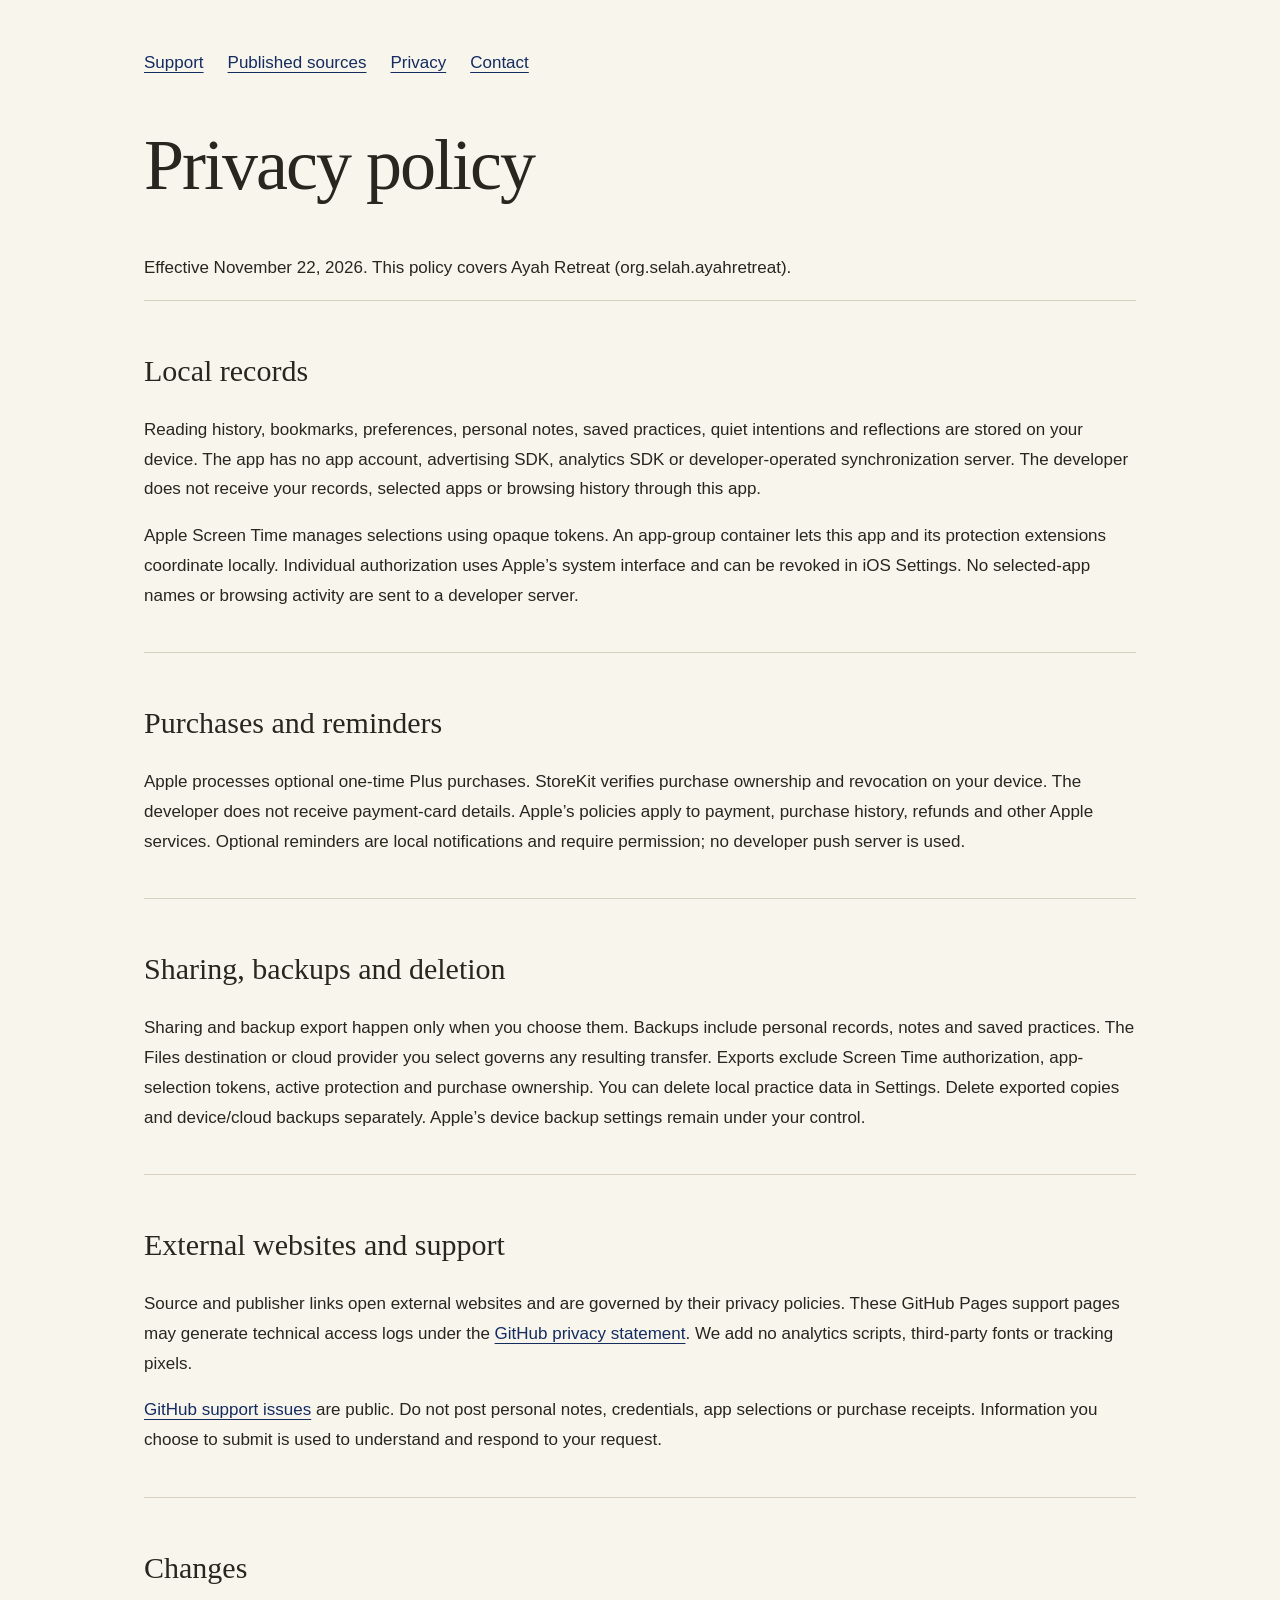
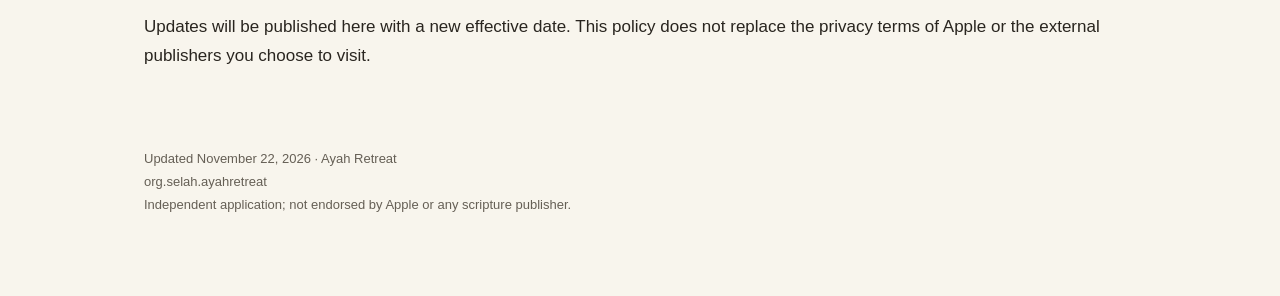
==== privacy.html @ b2911e2f "Publish support, privacy and published-source information" ====
<!doctype html><html lang="en"><head><meta charset="utf-8"><meta name="viewport" content="width=device-width,initial-scale=1"><title>Privacy policy — Ayah Retreat</title><meta name="description" content="Quran reading, dhikr and room for an intention."><link rel="stylesheet" href="style.css"></head><body><main><nav><a href="index.html">Support</a><a href="sources.html">Published sources</a><a href="privacy.html">Privacy</a><a href="https://github.com/wanwanyahoo/ayah-retreat-support/issues/new">Contact</a></nav><h1>Privacy policy</h1><p>Effective November 22, 2026. This policy covers Ayah Retreat (org.selah.ayahretreat).</p><section><h2>Local records</h2><p>Reading history, bookmarks, preferences, personal notes, saved practices, quiet intentions and reflections are stored on your device. The app has no app account, advertising SDK, analytics SDK or developer-operated synchronization server. The developer does not receive your records, selected apps or browsing history through this app.</p><p>Apple Screen Time manages selections using opaque tokens. An app-group container lets this app and its protection extensions coordinate locally. Individual authorization uses Apple’s system interface and can be revoked in iOS Settings. No selected-app names or browsing activity are sent to a developer server.</p></section><section><h2>Purchases and reminders</h2><p>Apple processes optional one-time Plus purchases. StoreKit verifies purchase ownership and revocation on your device. The developer does not receive payment-card details. Apple’s policies apply to payment, purchase history, refunds and other Apple services. Optional reminders are local notifications and require permission; no developer push server is used.</p></section><section><h2>Sharing, backups and deletion</h2><p>Sharing and backup export happen only when you choose them. Backups include personal records, notes and saved practices. The Files destination or cloud provider you select governs any resulting transfer. Exports exclude Screen Time authorization, app-selection tokens, active protection and purchase ownership. You can delete local practice data in Settings. Delete exported copies and device/cloud backups separately. Apple’s device backup settings remain under your control.</p></section><section><h2>External websites and support</h2><p>Source and publisher links open external websites and are governed by their privacy policies. These GitHub Pages support pages may generate technical access logs under the <a href="https://docs.github.com/en/site-policy/privacy-policies/github-general-privacy-statement">GitHub privacy statement</a>. We add no analytics scripts, third-party fonts or tracking pixels.</p><p><a href="https://github.com/wanwanyahoo/ayah-retreat-support/issues/new">GitHub support issues</a> are public. Do not post personal notes, credentials, app selections or purchase receipts. Information you choose to submit is used to understand and respond to your request.</p></section><section><h2>Changes</h2><p>Updates will be published here with a new effective date. This policy does not replace the privacy terms of Apple or the external publishers you choose to visit.</p></section><footer>Updated November 22, 2026 · Ayah Retreat<br>org.selah.ayahretreat<br>Independent application; not endorsed by Apple or any scripture publisher.</footer></main></body></html>
---- style.css ----
*{box-sizing:border-box}body{margin:0;background:#f8f5ed;color:#29251f;font:17px/1.75 -apple-system,BlinkMacSystemFont,"Segoe UI",sans-serif}main{max-width:1040px;margin:auto;padding:48px 24px 80px}nav{display:flex;gap:24px;flex-wrap:wrap}a{color:#142c60;text-underline-offset:4px}header{display:grid;grid-template-columns:1fr 1fr;gap:40px;align-items:center;margin:55px 0}h1{font:clamp(40px,6vw,72px)/1.1 Georgia,serif;letter-spacing:-2px}h2{font:30px/1.3 Georgia,serif}h3{font-size:19px}img{width:100%;border-radius:28px;box-shadow:0 24px 60px #251a1829}section{padding:25px 0;border-top:1px solid #d8d0c0}.eyebrow{font-size:12px;letter-spacing:3px;text-transform:uppercase;color:#142c60}.cards{display:grid;grid-template-columns:repeat(3,1fr);gap:25px}article{background:#fffdf7;padding:24px;border-radius:20px}footer{font-size:13px;color:#655f55;margin-top:35px}@media(max-width:700px){header,.cards{grid-template-columns:1fr}header{gap:16px}main{padding-top:24px}h1{margin:24px 0}}
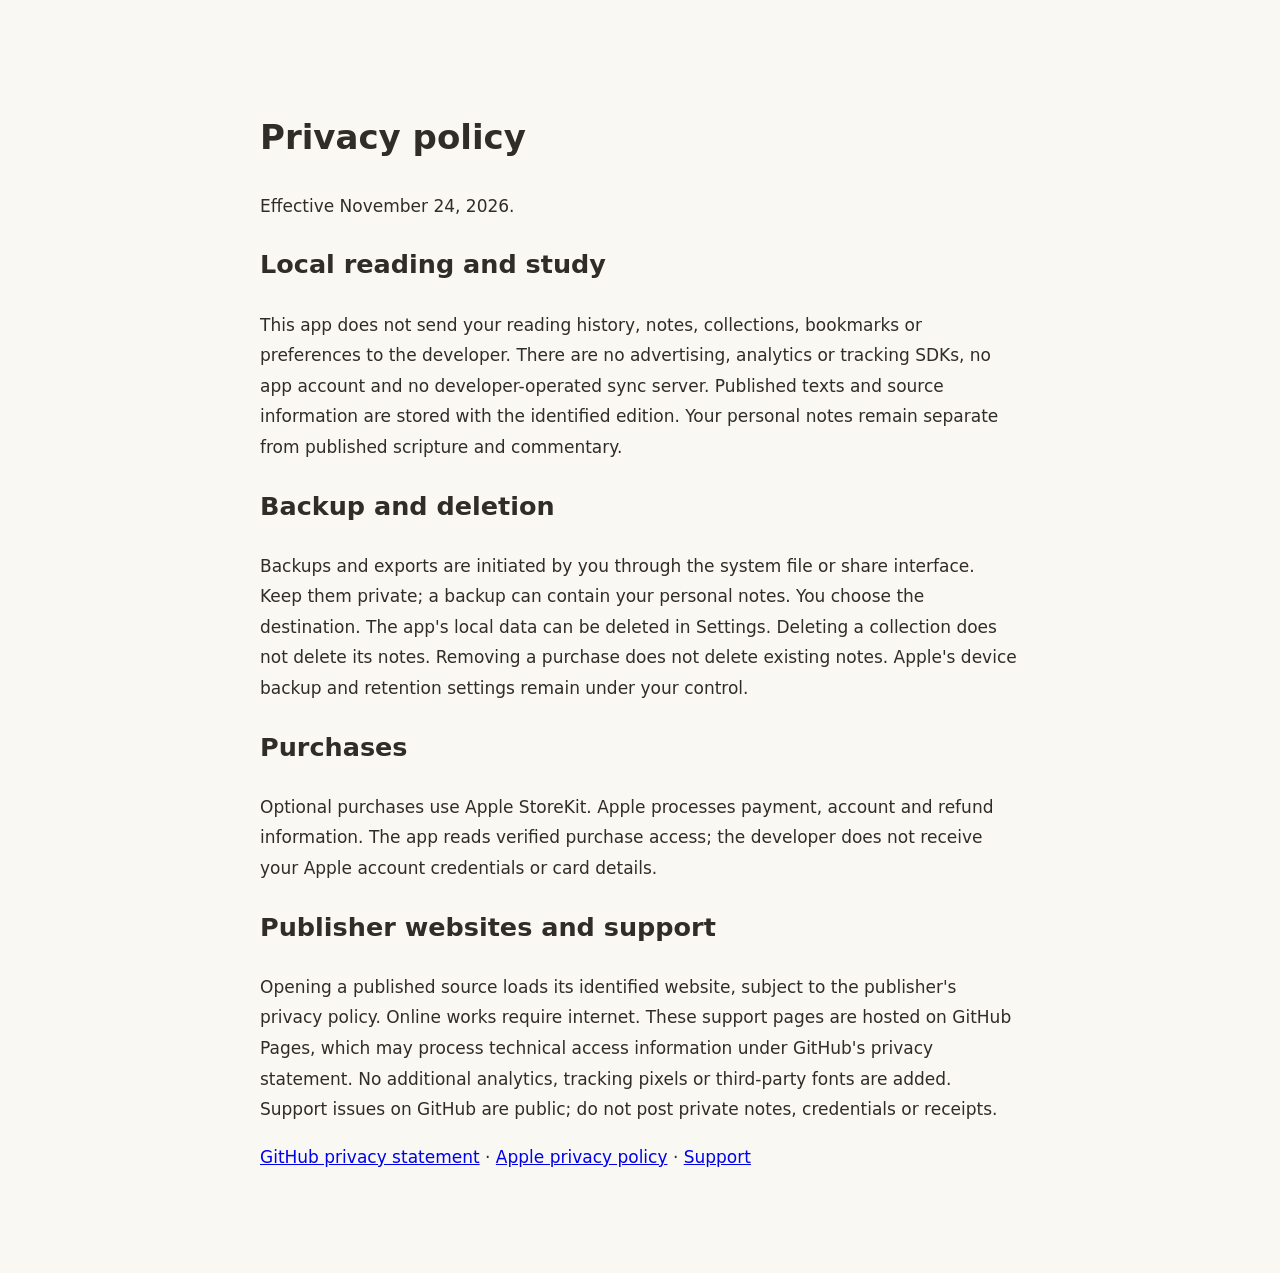
==== commit f5511428: "Replace focus controls with source-linked reading and study support" ====
--- a/privacy.html
+++ b/privacy.html
@@ -1 +1 @@
-<!doctype html><html lang="en"><head><meta charset="utf-8"><meta name="viewport" content="width=device-width,initial-scale=1"><title>Privacy policy — Ayah Retreat</title><meta name="description" content="Quran reading, dhikr and room for an intention."><link rel="stylesheet" href="style.css"></head><body><main><nav><a href="index.html">Support</a><a href="sources.html">Published sources</a><a href="privacy.html">Privacy</a><a href="https://github.com/wanwanyahoo/ayah-retreat-support/issues/new">Contact</a></nav><h1>Privacy policy</h1><p>Effective November 22, 2026. This policy covers Ayah Retreat (org.selah.ayahretreat).</p><section><h2>Local records</h2><p>Reading history, bookmarks, preferences, personal notes, saved practices, quiet intentions and reflections are stored on your device. The app has no app account, advertising SDK, analytics SDK or developer-operated synchronization server. The developer does not receive your records, selected apps or browsing history through this app.</p><p>Apple Screen Time manages selections using opaque tokens. An app-group container lets this app and its protection extensions coordinate locally. Individual authorization uses Apple’s system interface and can be revoked in iOS Settings. No selected-app names or browsing activity are sent to a developer server.</p></section><section><h2>Purchases and reminders</h2><p>Apple processes optional one-time Plus purchases. StoreKit verifies purchase ownership and revocation on your device. The developer does not receive payment-card details. Apple’s policies apply to payment, purchase history, refunds and other Apple services. Optional reminders are local notifications and require permission; no developer push server is used.</p></section><section><h2>Sharing, backups and deletion</h2><p>Sharing and backup export happen only when you choose them. Backups include personal records, notes and saved practices. The Files destination or cloud provider you select governs any resulting transfer. Exports exclude Screen Time authorization, app-selection tokens, active protection and purchase ownership. You can delete local practice data in Settings. Delete exported copies and device/cloud backups separately. Apple’s device backup settings remain under your control.</p></section><section><h2>External websites and support</h2><p>Source and publisher links open external websites and are governed by their privacy policies. These GitHub Pages support pages may generate technical access logs under the <a href="https://docs.github.com/en/site-policy/privacy-policies/github-general-privacy-statement">GitHub privacy statement</a>. We add no analytics scripts, third-party fonts or tracking pixels.</p><p><a href="https://github.com/wanwanyahoo/ayah-retreat-support/issues/new">GitHub support issues</a> are public. Do not post personal notes, credentials, app selections or purchase receipts. Information you choose to submit is used to understand and respond to your request.</p></section><section><h2>Changes</h2><p>Updates will be published here with a new effective date. This policy does not replace the privacy terms of Apple or the external publishers you choose to visit.</p></section><footer>Updated November 22, 2026 · Ayah Retreat<br>org.selah.ayahretreat<br>Independent application; not endorsed by Apple or any scripture publisher.</footer></main></body></html>+<!doctype html><html lang="en"><meta charset="utf-8"><meta name="viewport" content="width=device-width,initial-scale=1"><title>Privacy policy</title><style>body{max-width:760px;margin:60px auto;padding:24px;font:17px/1.8 system-ui;background:#faf8f2;color:#302c28}</style><h1>Privacy policy</h1><p>Effective November 24, 2026.</p><h2>Local reading and study</h2><p>This app does not send your reading history, notes, collections, bookmarks or preferences to the developer. There are no advertising, analytics or tracking SDKs, no app account and no developer-operated sync server. Published texts and source information are stored with the identified edition. Your personal notes remain separate from published scripture and commentary.</p><h2>Backup and deletion</h2><p>Backups and exports are initiated by you through the system file or share interface. Keep them private; a backup can contain your personal notes. You choose the destination. The app's local data can be deleted in Settings. Deleting a collection does not delete its notes. Removing a purchase does not delete existing notes. Apple's device backup and retention settings remain under your control.</p><h2>Purchases</h2><p>Optional purchases use Apple StoreKit. Apple processes payment, account and refund information. The app reads verified purchase access; the developer does not receive your Apple account credentials or card details.</p><h2>Publisher websites and support</h2><p>Opening a published source loads its identified website, subject to the publisher's privacy policy. Online works require internet. These support pages are hosted on GitHub Pages, which may process technical access information under GitHub's privacy statement. No additional analytics, tracking pixels or third-party fonts are added. Support issues on GitHub are public; do not post private notes, credentials or receipts.</p><p><a href="https://docs.github.com/en/site-policy/privacy-policies/github-general-privacy-statement">GitHub privacy statement</a> · <a href="https://www.apple.com/legal/privacy/">Apple privacy policy</a> · <a href="index.html">Support</a></p></html>
